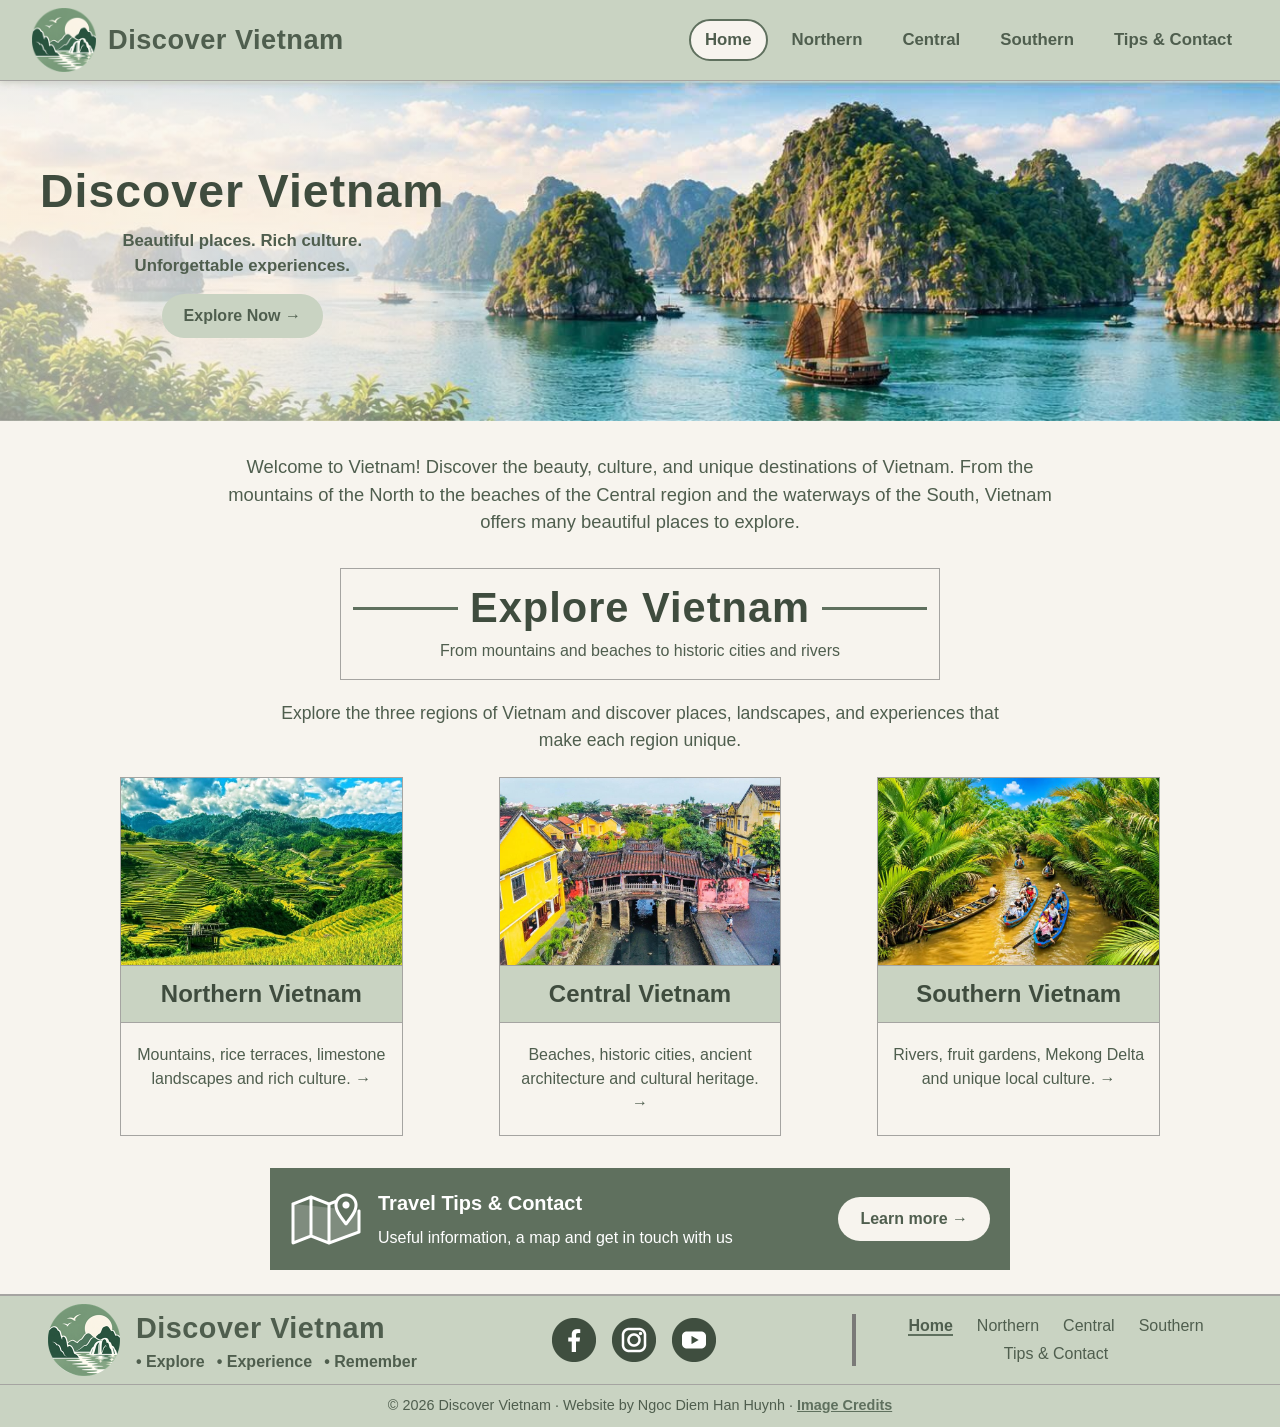
==== index.html @ 2536cb18 "Initial commit" ====
<!DOCTYPE html>
<html lang="en">
<head>
    <meta charset="UTF-8">
    <meta name="viewport" content="width=device-width, initial-scale=1.0">
    <meta name="description" content="Discover the beauty, culture, and unique destinations of Northern, Central, and Southern Vietnam.">
    <title>Home | Discover Vietnam</title>
    <link rel="icon" href="images/logo-discover-vietnam.png" type="image/png">
    <link rel="stylesheet" href="css/base.css">
    <link rel="stylesheet" href="css/layout.css">
    <link rel="stylesheet" href="css/home.css">
    <script src="js/script.js" defer></script>
</head>
<body>

    <header class="site-header">
        <a class="brand" href="index.html">
            <img src="images/logo-discover-vietnam.png" alt="Discover Vietnam logo" width="72" height="72">
            <span class="brand-name">Discover Vietnam</span>
        </a>
        <button class="menu-button" type="button" aria-label="Menu" aria-expanded="false">
            <span class="menu-icon"></span>
        </button>
        <nav class="main-nav" aria-label="Main menu">
            <ul class="nav-list">
                <li><a class="nav-link active" href="index.html">Home</a></li>
                <li><a class="nav-link" href="northern-vietnam.html">Northern</a></li>
                <li><a class="nav-link" href="central-vietnam.html">Central</a></li>
                <li><a class="nav-link" href="southern-vietnam.html">Southern</a></li>
                <li><a class="nav-link" href="travel-tips-contact.html">Tips &amp; Contact</a></li>
            </ul>
        </nav>
    </header>

    <main>

        <section class="hero">
            <img src="images/hero-ha-long-bay.jpg" alt="Limestone islands and a traditional sailing boat in Ha Long Bay" width="1624" height="385">
            <div class="hero-text">
                <h1>Discover Vietnam</h1>
                <p>Beautiful places. Rich culture.<br>Unforgettable experiences.</p>
                <a class="button button-sage" href="#explore">Explore Now <span aria-hidden="true">&rarr;</span></a>
            </div>
        </section>

        <div class="welcome">
            <p>Welcome to Vietnam! Discover the beauty, culture, and unique destinations of Vietnam. From the mountains of the North to the beaches of the Central region and the waterways of the South, Vietnam offers many beautiful places to explore.</p>
        </div>

        <section class="explore" id="explore">
            <div class="section-title">
                <h2>Explore Vietnam</h2>
                <p>From mountains and beaches to historic cities and rivers</p>
            </div>

            <p class="section-lead">Explore the three regions of Vietnam and discover places, landscapes, and experiences that make each region unique.</p>

            <div class="cards">
                <article class="card">
                    <a class="card-link" href="northern-vietnam.html">
                        <img src="images/northern-rice-terraces.jpg" alt="Green and golden rice terraces in the mountains of Northern Vietnam" width="800" height="544">
                        <h3>Northern Vietnam</h3>
                        <p>Mountains, rice terraces, limestone landscapes and rich culture. <span class="card-arrow" aria-hidden="true">&rarr;</span></p>
                    </a>
                </article>

                <article class="card">
                    <a class="card-link" href="central-vietnam.html">
                        <img src="images/central-hoi-an-bridge.jpg" alt="The historic covered bridge in Hoi An, Central Vietnam" width="900" height="603">
                        <h3>Central Vietnam</h3>
                        <p>Beaches, historic cities, ancient architecture and cultural heritage. <span class="card-arrow" aria-hidden="true">&rarr;</span></p>
                    </a>
                </article>

                <article class="card">
                    <a class="card-link" href="southern-vietnam.html">
                        <img src="images/southern-mekong-delta.jpg" alt="Small rowing boats on a palm-lined river in the Mekong Delta" width="800" height="530">
                        <h3>Southern Vietnam</h3>
                        <p>Rivers, fruit gardens, Mekong Delta and unique local culture. <span class="card-arrow" aria-hidden="true">&rarr;</span></p>
                    </a>
                </article>
            </div>

            <div class="feature-box">
                <img class="feature-box-icon" src="images/icon-map.png" alt="" width="72" height="56">
                <div class="feature-box-text">
                    <h2>Travel Tips &amp; Contact</h2>
                    <p>Useful information, a map and get in touch with us</p>
                </div>
                <a class="button button-cream" href="travel-tips-contact.html">Learn more <span aria-hidden="true">&rarr;</span></a>
            </div>
        </section>

    </main>

    <footer class="site-footer">
        <div class="footer-main">
            <div class="footer-brand">
                <img src="images/logo-discover-vietnam.png" alt="" width="72" height="72">
                <div>
                    <p class="brand-name">Discover Vietnam</p>
                    <ul class="footer-slogan">
                        <li>Explore</li>
                        <li>Experience</li>
                        <li>Remember</li>
                    </ul>
                </div>
            </div>

            <ul class="social">
                <li><a href="https://www.facebook.com/" target="_blank" rel="noopener"><img src="images/icon-facebook.png" alt="Facebook" width="44" height="44"></a></li>
                <li><a href="https://www.instagram.com/" target="_blank" rel="noopener"><img src="images/icon-instagram.png" alt="Instagram" width="44" height="44"></a></li>
                <li><a href="https://www.youtube.com/" target="_blank" rel="noopener"><img src="images/icon-youtube.png" alt="YouTube" width="44" height="44"></a></li>
            </ul>

            <nav class="footer-navigation" aria-label="Footer menu">
                <ul class="footer-nav">
                    <li><a class="footer-link active" href="index.html">Home</a></li>
                    <li><a class="footer-link" href="northern-vietnam.html">Northern</a></li>
                    <li><a class="footer-link" href="central-vietnam.html">Central</a></li>
                    <li><a class="footer-link" href="southern-vietnam.html">Southern</a></li>
                    <li><a class="footer-link" href="travel-tips-contact.html">Tips &amp; Contact</a></li>
                </ul>
            </nav>
        </div>
        <p class="footer-bottom">&copy; 2026 Discover Vietnam &middot; Website by Ngoc Diem Han Huynh &middot; <a class="text-link" href="image-credits.html">Image Credits</a></p>
    </footer>

</body>
</html>
---- css/base.css ----
* {
    box-sizing: border-box;
}

html {
    scroll-behavior: smooth;
}

body {
    margin: 0;
    font-family: "Comic Sans MS", "Comic Neue", cursive, sans-serif;
    line-height: 1.5;
    color: #4f5e4e;
    background-color: #f7f4ee;
}

img {
    display: block;
    max-width: 100%;
    height: auto;
}

h1,
h2,
h3,
p,
ul,
figure {
    margin: 0;
}

h1,
h2,
h3 {
    color: #3f4c3e;
}

ul {
    padding: 0;
    list-style: none;
}

a {
    color: inherit;
}

figcaption {
    padding-top: 6px;
    font-size: 0.9rem;
    font-style: italic;
    text-align: center;
}

.text-link {
    font-weight: bold;
    color: #5f705e;
    transition: color 0.25s ease;
}

.text-link:hover {
    color: #3f4c3e;
    text-decoration-thickness: 3px;
}

.button {
    display: inline-block;
    padding: 8px 20px;
    border: 2px solid transparent;
    border-radius: 24px;
    font-family: inherit;
    font-size: 1rem;
    font-weight: bold;
    text-decoration: none;
    cursor: pointer;
    transition: color 0.25s ease, background-color 0.25s ease, border-color 0.25s ease;
}

.button-sage {
    color: #4f5e4e;
    background-color: #c9d3c2;
}

.button-sage:hover {
    color: #ffffff;
    background-color: #5f705e;
}

.button-cream {
    color: #4f5e4e;
    background-color: #f7f4ee;
}

.button-cream:hover {
    background-color: #c9d3c2;
}

.button-dark {
    color: #ffffff;
    background-color: #5f705e;
}

.button-dark:hover {
    color: #4f5e4e;
    background-color: #c9d3c2;
    border-color: #5f705e;
}
---- css/layout.css ----
.site-header {
    position: sticky;
    top: 0;
    z-index: 10;
    display: flex;
    flex-wrap: wrap;
    justify-content: space-between;
    align-items: center;
    padding: 8px 16px;
    border-bottom: 1px solid #a5a4a1;
    background-color: #c9d3c2;
    box-shadow: 0 2px 8px rgba(79, 94, 78, 0.2);
}

.brand {
    display: flex;
    align-items: center;
    gap: 10px;
    text-decoration: none;
}

.brand img {
    width: 48px;
}

.brand-name {
    font-size: 1.5rem;
    font-weight: bold;
    letter-spacing: 0.5px;
}

.brand .brand-name {
    font-size: 1.2rem;
    white-space: nowrap;
}

.menu-button {
    display: flex;
    justify-content: center;
    align-items: center;
    width: 44px;
    height: 44px;
    padding: 0;
    border: 2px solid #5f705e;
    border-radius: 50%;
    color: #4f5e4e;
    background-color: #f7f4ee;
    cursor: pointer;
    transition: color 0.25s ease, background-color 0.25s ease;
}

.menu-button:hover,
.menu-open .menu-button {
    color: #ffffff;
    background-color: #5f705e;
}

.menu-icon,
.menu-icon::before,
.menu-icon::after {
    display: block;
    width: 20px;
    height: 2px;
    border-radius: 2px;
    background-color: currentColor;
}

.menu-icon {
    position: relative;
}

.menu-icon::before,
.menu-icon::after {
    content: "";
    position: absolute;
    left: 0;
}

.menu-icon::before {
    top: -6px;
}

.menu-icon::after {
    top: 6px;
}

.main-nav {
    display: none;
    flex-basis: 100%;
}

.menu-open .main-nav {
    display: block;
}

.nav-list {
    display: flex;
    flex-direction: column;
    gap: 6px;
    padding: 12px 0 8px;
}

.nav-link {
    display: block;
    padding: 6px 14px;
    border: 2px solid transparent;
    border-radius: 24px;
    font-size: 1.05rem;
    font-weight: bold;
    text-align: center;
    text-decoration: none;
    color: #4f5e4e;
    transition: color 0.25s ease, background-color 0.25s ease, border-color 0.25s ease;
}

.nav-link.active {
    border-color: #5f705e;
    background-color: #f7f4ee;
}

.nav-link:hover {
    color: #ffffff;
    border-color: #5f705e;
    background-color: #5f705e;
}

.feature-box {
    display: flex;
    flex-direction: column;
    align-items: center;
    gap: 16px;
    padding: 20px;
    text-align: center;
    color: #ffffff;
    background-color: #5f705e;
}

.feature-box-icon {
    width: 72px;
    flex-shrink: 0;
}

.feature-box-text {
    flex: 1;
}

.feature-box-text h1,
.feature-box-text h2 {
    margin-bottom: 8px;
    color: #ffffff;
}

.feature-box-text h2 {
    font-size: 1.25rem;
}

.feature-box-text h1 {
    font-size: 2rem;
    line-height: 1.2;
}

.feature-box .button {
    flex-shrink: 0;
}

.page-intro {
    display: grid;
    gap: 24px;
    align-items: center;
    max-width: 1200px;
    margin: 0 auto;
    padding: 32px 16px 24px;
}

.page-intro h1 {
    font-size: 2.1rem;
    line-height: 1.2;
    letter-spacing: 1px;
}

.page-intro h1::after {
    content: "";
    display: block;
    width: 96px;
    height: 3px;
    margin-top: 12px;
    background-color: #5f705e;
}

.page-intro-text p {
    margin-top: 16px;
    font-size: 1.1rem;
}

.page-intro-figure img {
    width: 100%;
    aspect-ratio: 3 / 2;
    object-fit: cover;
    border: 1px solid #a5a4a1;
}

.page-links {
    display: flex;
    flex-wrap: wrap;
    justify-content: center;
    gap: 12px;
    padding: 32px 16px 40px;
    border-top: 1px solid #a5a4a1;
}

.site-footer {
    border-top: 2px solid #a5a4a1;
    background-color: #c9d3c2;
}

.footer-main {
    display: flex;
    flex-direction: column;
    align-items: center;
    gap: 16px;
    padding: 16px;
}

.footer-brand {
    display: flex;
    flex-direction: column;
    align-items: center;
    gap: 8px;
    text-align: center;
}

.footer-brand img {
    width: 60px;
}

.footer-slogan {
    display: flex;
    flex-wrap: wrap;
    justify-content: center;
    gap: 0 12px;
    font-weight: bold;
}

.footer-slogan li::before {
    content: "\2022\00a0";
}

.social {
    display: flex;
    gap: 16px;
}

.social a {
    display: block;
    border-radius: 50%;
    transition: transform 0.25s ease;
}

.social a:hover {
    transform: translateY(-3px) scale(1.05);
}

.social img {
    width: 44px;
}

.footer-nav {
    display: flex;
    flex-wrap: wrap;
    justify-content: center;
    gap: 4px 24px;
}

.footer-link {
    border-bottom: 2px solid transparent;
    text-decoration: none;
    transition: color 0.25s ease, border-color 0.25s ease;
}

.footer-link:hover {
    color: #3f4c3e;
    border-bottom-color: #5f705e;
}

.footer-link.active {
    font-weight: bold;
    border-bottom-color: #5f705e;
}

.footer-bottom {
    padding: 10px 16px;
    border-top: 1px solid #a5a4a1;
    font-size: 0.9rem;
    text-align: center;
}

@media (min-width: 480px) {
    .brand .brand-name {
        font-size: 1.4rem;
    }
}

@media (min-width: 700px) {
    .site-header {
        padding: 8px 24px;
    }

    .brand img {
        width: 56px;
    }

    .brand .brand-name {
        font-size: 1.6rem;
    }

    .nav-list {
        flex-direction: row;
        flex-wrap: wrap;
        justify-content: center;
        gap: 8px;
    }

    .feature-box {
        flex-direction: row;
        text-align: left;
    }

    .page-intro {
        grid-template-columns: minmax(0, 1fr) minmax(0, 1.2fr);
        gap: 40px;
    }

    .page-intro h1 {
        font-size: 2.6rem;
    }

    .footer-main {
        flex-direction: row;
        flex-wrap: wrap;
        justify-content: space-between;
        padding: 16px 24px;
    }

    .footer-brand {
        flex-direction: row;
        gap: 16px;
        text-align: left;
    }

    .footer-slogan {
        justify-content: flex-start;
    }

    .footer-navigation {
        flex-basis: 100%;
    }
}

@media (min-width: 1028px) {
    .site-header {
        flex-wrap: nowrap;
        gap: 16px;
        padding: 8px 32px;
    }

    .brand {
        gap: 12px;
    }

    .brand img {
        width: 64px;
    }

    .brand-name {
        font-size: 1.8rem;
    }

    .brand .brand-name {
        font-size: 1.7rem;
    }

    .menu-button {
        display: none;
    }

    .main-nav {
        display: block;
        flex-basis: auto;
    }

    .nav-list {
        gap: 8px;
        padding: 0;
    }

    .page-intro {
        padding: 40px 48px 32px;
    }

    .page-intro h1 {
        font-size: 2.9rem;
    }

    .footer-main {
        flex-wrap: nowrap;
        padding: 8px 48px;
    }

    .footer-brand img {
        width: 72px;
    }

    .footer-navigation {
        flex-basis: 380px;
        padding-left: 24px;
        border-left: 4px solid #7a7a78;
    }
}
---- css/home.css ----
.hero {
    position: relative;
    display: flex;
    align-items: center;
    min-height: 300px;
}

.hero img {
    position: absolute;
    top: 0;
    left: 0;
    width: 100%;
    height: 100%;
    object-fit: cover;
    object-position: 60% center;
}

.hero::after {
    content: "";
    position: absolute;
    top: 0;
    bottom: 0;
    left: 0;
    width: 100%;
    background-color: rgba(247, 244, 238, 0.7);
}

.hero-text {
    position: relative;
    z-index: 1;
    padding: 24px 20px;
    text-align: center;
}

.hero-text h1 {
    font-size: 2.1rem;
    line-height: 1.2;
    letter-spacing: 1px;
}

.hero-text p {
    margin: 8px 0 16px;
    font-size: 1.05rem;
    font-weight: bold;
}

.welcome {
    max-width: 860px;
    margin: 0 auto;
    padding: 32px 16px 0;
    text-align: center;
}

.welcome p {
    font-size: 1.15rem;
}

.explore {
    max-width: 1200px;
    margin: 0 auto;
    padding: 32px 16px;
    scroll-margin-top: 96px;
}

.section-title {
    max-width: 600px;
    margin: 0 auto 20px;
    padding: 8px 12px 16px;
    border: 1px solid #a5a4a1;
    text-align: center;
}

.section-title h2 {
    display: flex;
    align-items: center;
    gap: 12px;
    font-size: 1.55rem;
    letter-spacing: 1px;
    white-space: nowrap;
}

.section-title h2::before,
.section-title h2::after {
    content: "";
    flex: 1;
    height: 3px;
    background-color: #5f705e;
}

.section-lead {
    max-width: 720px;
    margin: 0 auto 24px;
    font-size: 1.1rem;
    text-align: center;
}

.cards {
    display: grid;
    grid-template-columns: minmax(0, 1fr);
    gap: 24px;
    max-width: 360px;
    margin: 0 auto;
}

.card {
    border: 1px solid #a5a4a1;
    transition: transform 0.25s ease, box-shadow 0.25s ease;
}

.card:hover {
    transform: translateY(-4px);
    box-shadow: 0 8px 18px rgba(79, 94, 78, 0.25);
}

.card-link {
    display: block;
    height: 100%;
    text-decoration: none;
}

.card img {
    width: 100%;
    aspect-ratio: 3 / 2;
    object-fit: cover;
}

.card h3 {
    padding: 10px 8px;
    border-top: 1px solid #a5a4a1;
    border-bottom: 1px solid #a5a4a1;
    font-size: 1.4rem;
    text-align: center;
    background-color: #c9d3c2;
    transition: color 0.25s ease, background-color 0.25s ease;
}

.card-link:hover h3 {
    color: #ffffff;
    background-color: #5f705e;
}

.card p {
    padding: 20px 12px;
    text-align: center;
}

.card-arrow {
    font-weight: bold;
}

.explore .feature-box {
    max-width: 740px;
    margin: 32px auto 0;
}

@media (min-width: 700px) {
    .hero {
        min-height: 280px;
    }

    .hero::after {
        background-color: transparent;
        background-image: linear-gradient(to right, rgba(247, 244, 238, 0.85) 45%, rgba(247, 244, 238, 0) 70%);
    }

    .hero-text {
        padding: 24px 32px;
    }

    .hero-text h1 {
        font-size: 2.6rem;
    }

    .section-title h2 {
        font-size: 1.9rem;
    }

    .cards {
        grid-template-columns: repeat(3, minmax(0, 1fr));
        gap: 20px;
        max-width: none;
    }

    .card h3 {
        font-size: 1.15rem;
    }
}

@media (min-width: 1028px) {
    .hero {
        min-height: 340px;
    }

    .hero::after {
        background-image: linear-gradient(to right, rgba(247, 244, 238, 0.6) 25%, rgba(247, 244, 238, 0) 45%);
    }

    .hero-text {
        padding: 24px 40px;
    }

    .hero-text h1 {
        font-size: 2.9rem;
    }

    .section-title h2 {
        font-size: 2.6rem;
    }

    .explore {
        padding: 32px 80px 24px;
    }

    .cards {
        gap: 96px;
    }

    .card h3 {
        font-size: 1.5rem;
    }
}
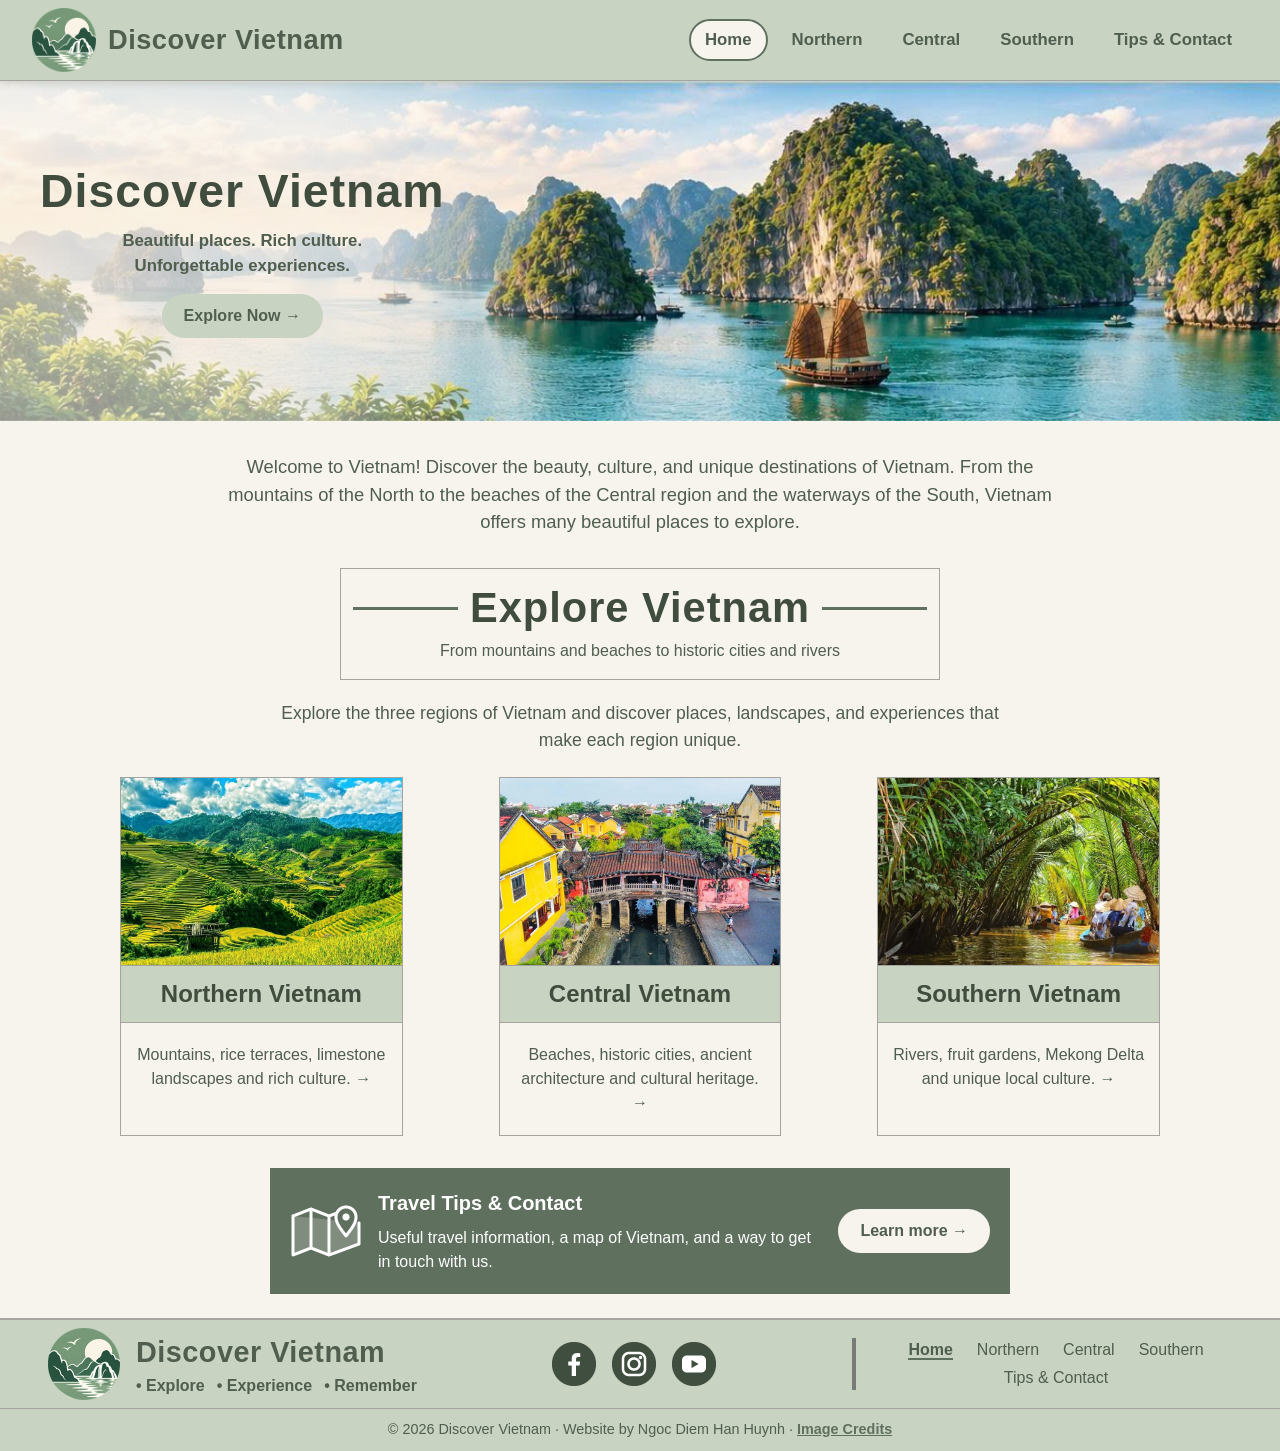
==== commit 6747c721: "u" ====
--- a/index.html
+++ b/index.html
@@ -74,7 +74,7 @@
 
                 <article class="card">
                     <a class="card-link" href="southern-vietnam.html">
-                        <img src="images/southern-mekong-delta.jpg" alt="Small rowing boats on a palm-lined river in the Mekong Delta" width="800" height="530">
+                        <img src="images/southern-mekong-delta.jpg" alt="Small rowing boats under a tunnel of coconut palms in the Mekong Delta" width="800" height="500">
                         <h3>Southern Vietnam</h3>
                         <p>Rivers, fruit gardens, Mekong Delta and unique local culture. <span class="card-arrow" aria-hidden="true">&rarr;</span></p>
                     </a>
@@ -85,7 +85,7 @@
                 <img class="feature-box-icon" src="images/icon-map.png" alt="" width="72" height="56">
                 <div class="feature-box-text">
                     <h2>Travel Tips &amp; Contact</h2>
-                    <p>Useful information, a map and get in touch with us</p>
+                    <p>Useful travel information, a map of Vietnam, and a way to get in touch with us.</p>
                 </div>
                 <a class="button button-cream" href="travel-tips-contact.html">Learn more <span aria-hidden="true">&rarr;</span></a>
             </div>
--- a/css/base.css
+++ b/css/base.css
@@ -57,7 +57,8 @@
     transition: color 0.25s ease;
 }
 
-.text-link:hover {
+.text-link:hover,
+.text-link:focus-visible {
     color: #3f4c3e;
     text-decoration-thickness: 3px;
 }
@@ -72,7 +73,11 @@
     font-weight: bold;
     text-decoration: none;
     cursor: pointer;
-    transition: color 0.25s ease, background-color 0.25s ease, border-color 0.25s ease;
+    transition: color 0.25s ease, background-color 0.25s ease, border-color 0.25s ease, transform 0.15s ease;
+}
+
+.button:active {
+    transform: scale(0.96);
 }
 
 .button-sage {
@@ -80,7 +85,8 @@
     background-color: #c9d3c2;
 }
 
-.button-sage:hover {
+.button-sage:hover,
+.button-sage:focus-visible {
     color: #ffffff;
     background-color: #5f705e;
 }
@@ -90,7 +96,8 @@
     background-color: #f7f4ee;
 }
 
-.button-cream:hover {
+.button-cream:hover,
+.button-cream:focus-visible {
     background-color: #c9d3c2;
 }
 
@@ -99,7 +106,8 @@
     background-color: #5f705e;
 }
 
-.button-dark:hover {
+.button-dark:hover,
+.button-dark:focus-visible {
     color: #4f5e4e;
     background-color: #c9d3c2;
     border-color: #5f705e;
--- a/css/layout.css
+++ b/css/layout.css
@@ -46,13 +46,18 @@
     color: #4f5e4e;
     background-color: #f7f4ee;
     cursor: pointer;
-    transition: color 0.25s ease, background-color 0.25s ease;
+    transition: color 0.25s ease, background-color 0.25s ease, transform 0.15s ease;
 }
 
 .menu-button:hover,
+.menu-button:focus-visible,
 .menu-open .menu-button {
     color: #ffffff;
     background-color: #5f705e;
+}
+
+.menu-button:active {
+    transform: scale(0.92);
 }
 
 .menu-icon,
@@ -110,7 +115,7 @@
     text-align: center;
     text-decoration: none;
     color: #4f5e4e;
-    transition: color 0.25s ease, background-color 0.25s ease, border-color 0.25s ease;
+    transition: color 0.25s ease, background-color 0.25s ease, border-color 0.25s ease, transform 0.15s ease;
 }
 
 .nav-link.active {
@@ -118,10 +123,15 @@
     background-color: #f7f4ee;
 }
 
-.nav-link:hover {
+.nav-link:hover,
+.nav-link:focus-visible {
     color: #ffffff;
     border-color: #5f705e;
     background-color: #5f705e;
+}
+
+.nav-link:active {
+    transform: scale(0.96);
 }
 
 .feature-box {
@@ -256,8 +266,13 @@
     transition: transform 0.25s ease;
 }
 
-.social a:hover {
+.social a:hover,
+.social a:focus-visible {
     transform: translateY(-3px) scale(1.05);
+}
+
+.social a:active {
+    transform: scale(0.95);
 }
 
 .social img {
@@ -277,7 +292,8 @@
     transition: color 0.25s ease, border-color 0.25s ease;
 }
 
-.footer-link:hover {
+.footer-link:hover,
+.footer-link:focus-visible {
     color: #3f4c3e;
     border-bottom-color: #5f705e;
 }
--- a/css/home.css
+++ b/css/home.css
@@ -107,7 +107,8 @@
     transition: transform 0.25s ease, box-shadow 0.25s ease;
 }
 
-.card:hover {
+.card:hover,
+.card:focus-within {
     transform: translateY(-4px);
     box-shadow: 0 8px 18px rgba(79, 94, 78, 0.25);
 }
@@ -134,7 +135,8 @@
     transition: color 0.25s ease, background-color 0.25s ease;
 }
 
-.card-link:hover h3 {
+.card-link:hover h3,
+.card-link:focus-visible h3 {
     color: #ffffff;
     background-color: #5f705e;
 }
